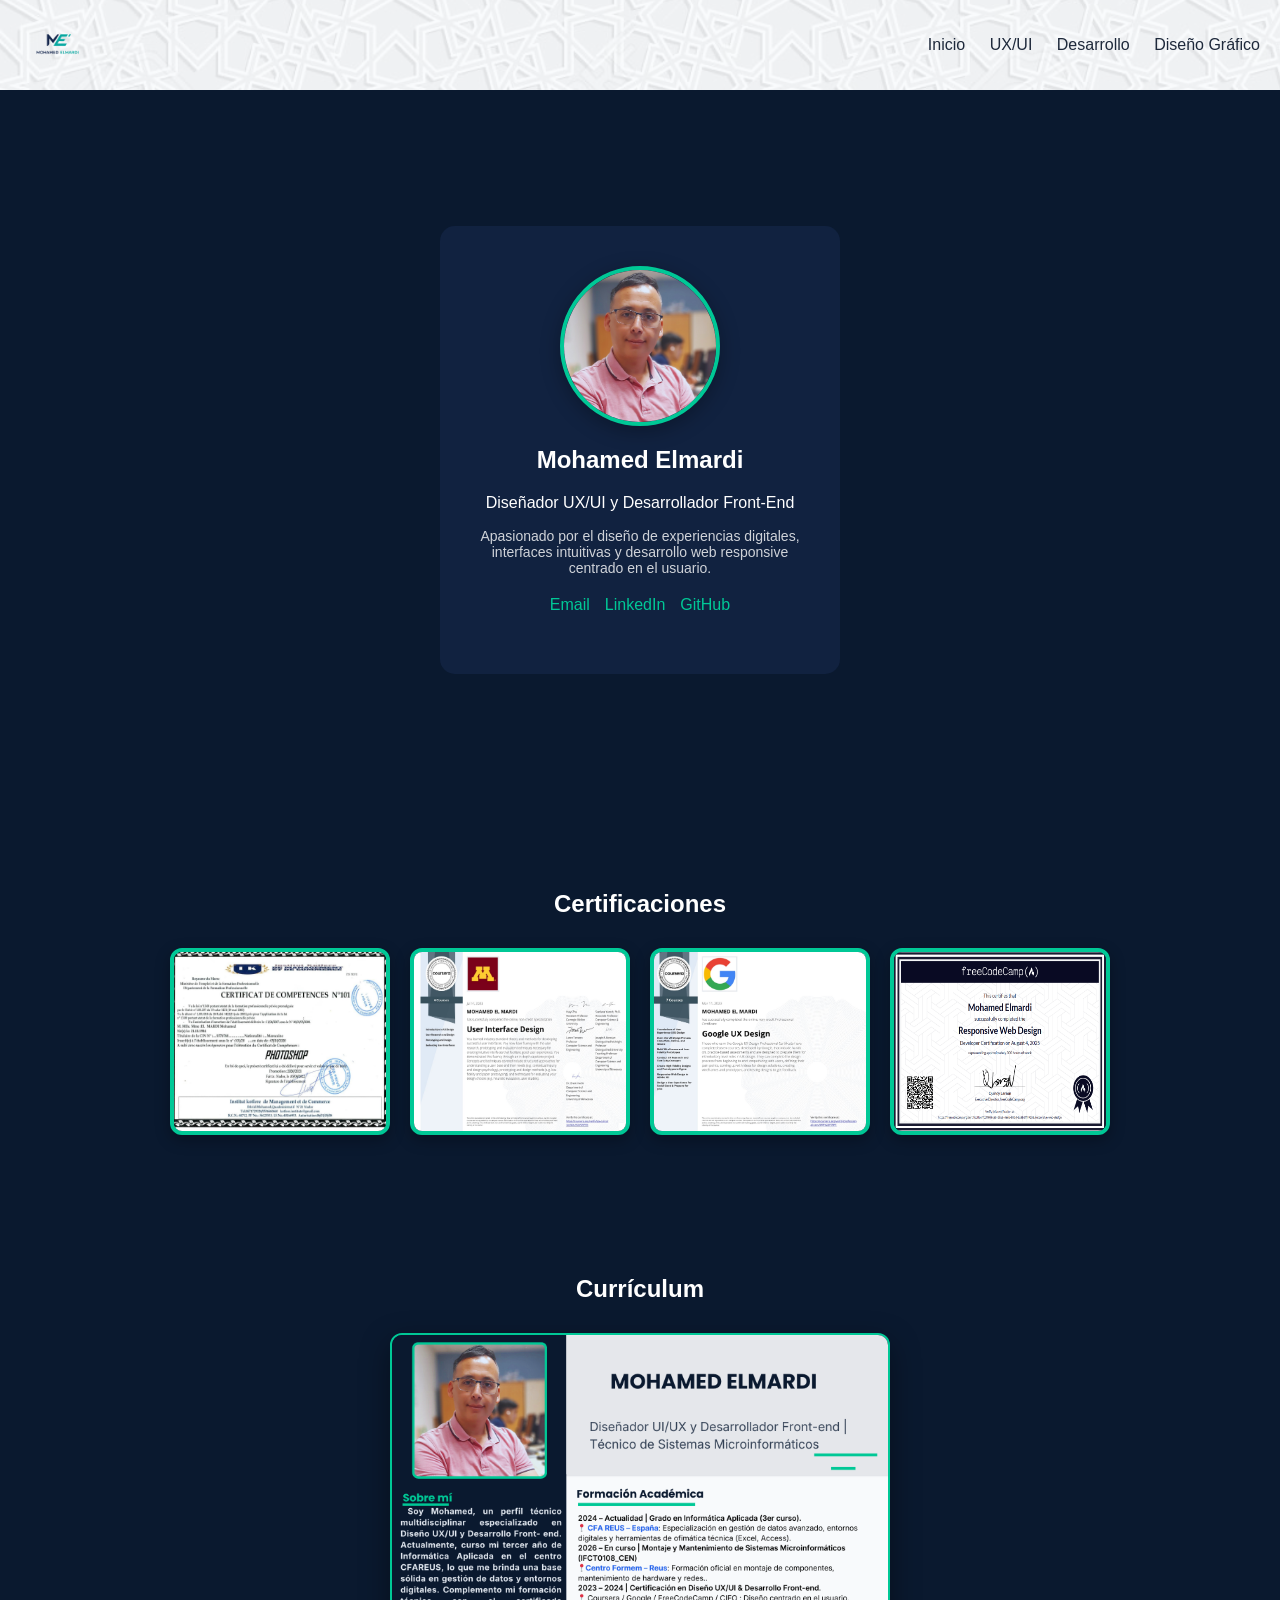
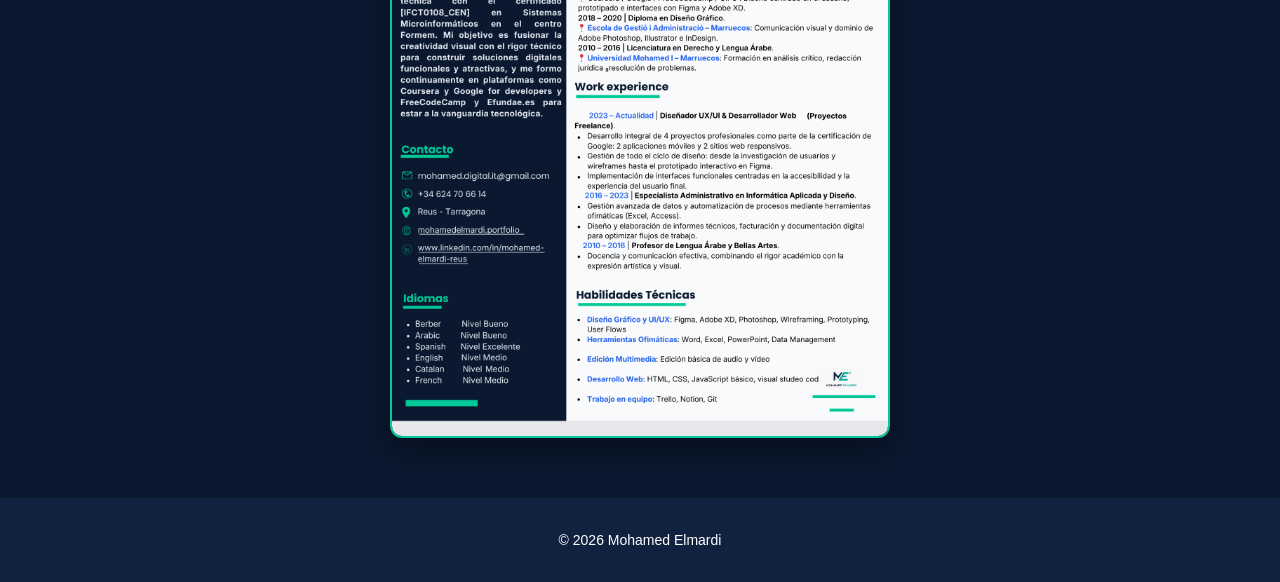
==== contact.html @ 23d93c25 "Add files via upload" ====
<!DOCTYPE html>
<html lang="es">
<head>
  <meta charset="UTF-8">
  <title>Contacto</title>
  <link rel="stylesheet" href="style.css">
</head>
<body>

<header class="navbar">
  <img src="image/Logo-moderno.png" alt="logo" width="75">
  <nav>
  <a href="index.html">Inicio</a>
  <a href="ux-ui.html">UX/UI</a>
  <a href="dev.html">Desarrollo</a>
  <a href="graphic.html">Diseño Gráfico</a>
</nav>
</header>

<section class="contact-page">

  <div class="contact-card">

    <img src="image/elmardi-pro.jpg" alt="Foto de Mohamed Elmardi">

    <h2>Mohamed Elmardi</h2>
    <p>Diseñador UX/UI y Desarrollador Front-End</p>

    <p class="contact-desc">
      Apasionado por el diseño de experiencias digitales,
      interfaces intuitivas y desarrollo web responsive
      centrado en el usuario.
    </p>

    <div class="contact-links">
      <a href="mailto:mohamed.digital.it@email.com">Email</a>
      <a href="https://www.linkedin.com/in/mohamed-elmardi-reus" target="_blank">LinkedIn</a>
      <a href="https://github.com/designmeddevlop" target="_blank">GitHub</a>
    </div>

  </div>

</section>

<section class="certifications">

  <h2>Certificaciones</h2>

  <div class="cert-grid">

    <img src="image/grafic-de-3.jpg"
         alt="Certificado UX"
         class="cert-img">

    <img src="image/ui-de-2.jpg"
         alt="Certificado UI"
         class="cert-img">

    <img src="image/ux-de-1.jpg"
         alt="Responsive Web Design"
         class="cert-img">

    <img src="image/cartafica-html.png"
         alt="Responsive Web Design"
         class="cert-img">     

  </div>

</section>

<section class="cv-preview">

  <h2>Currículum</h2>

  <img
    src="image/cv-elmardi.png"
    alt="CV Mohamed Elmardi"
    class="cert-img"
  >

</section>

<footer class="footer">
  <p>© 2026 Mohamed Elmardi</p>
</footer>

<script>

const modal = document.createElement("div");
modal.classList.add("image-modal");

modal.innerHTML = `
  <span class="close-modal">&times;</span>
  <img class="modal-content">
`;

document.body.appendChild(modal);

const modalImg = modal.querySelector(".modal-content");
const closeBtn = modal.querySelector(".close-modal");

const images = document.querySelectorAll(".cert-img");

images.forEach(img => {

  img.addEventListener("click", () => {

    modal.style.display = "block";

    modalImg.src = img.src;

  });

});

closeBtn.addEventListener("click", () => {
  modal.style.display = "none";
});

modal.addEventListener("click", (e) => {
  if(e.target === modal){
    modal.style.display = "none";
  }
});

</script>
</body>
</html>
---- style.css ----
/* =========================
   🌍 GLOBAL
========================= */

* {
  box-sizing: border-box;
}

html {
  scroll-behavior: smooth;
}

body {
  margin: 0;
  font-family: 'Inter', sans-serif;
  background: #0A192F;
  color: white;
}

img {
  max-width: 100%;
  display: block;
}

/* =========================
   🔝 NAVBAR
========================= */

.navbar {
  display: flex;
  justify-content: space-between;
  align-items: center;
  padding: 20px;
  background: #F8FAFC;
  background: url(image/nav-bar.png);
  position: sticky;
  top: 0;
  z-index: 1000;
  width: 100%;
}

.navbar a {
  margin-left: 20px;
  text-decoration: none;
  color: #1E293B;
  font-weight: 500;
}

.navbar a:hover {
  color: #00C896;
}

/* =========================
   🚀 HERO
========================= */

.hero {
  padding: 100px 20px;
  text-align: center;
  min-height: 60vh;
  display: flex;
  justify-content: center;
  align-items: center;
  flex-direction: column;
}

.hero-text {
  max-width: 700px;
}
.hero h1 {
  font-size: 40px;
  text-shadow: 0 0 10px rgba(0,200,150,0.3);
}

.hero p {
  opacity: 0.8;
  margin-bottom: 20px;
}

/* =========================
   💼 HERO PAGES
========================= */

.page-hero,
.project-hero {
  background: linear-gradient(135deg, #0A192F, #112240);
  text-align: center;
}

.page-hero {
  padding: 80px 20px;
}

.project-hero {
  padding: 120px 20px;
}

.page-hero h1,
.project-hero h1 {
  font-size: 42px;
  margin-bottom: 10px;
}

.page-hero p,
.project-hero p {
  opacity: 0.8;
}

.portfolio-quote{
  text-align:center;
  padding: 40px 20px;
  max-width: 800px;
  margin: auto;
}

.portfolio-quote p{
  font-size: 20px;
  line-height: 1.8;
  color:#CBD5E1;
  font-style: italic;
}

.page-quote{
  text-align:center;
  padding: 20px;
}

.page-quote p{
  color:#94A3B8;
  font-style: italic;
  font-size: 18px;
}

/* =========================
   📦 SECTIONS
========================= */

.section {
  padding: 60px 20px;
  background: #F8FAFC;
  color: #1E293B;
}

.section:nth-child(even) {
  background: #ffffff;
}

.section h2 {
  margin-bottom: 10px;
}

.section p {
  line-height: 1.6;
}

.section-title {
  text-align: center;
  margin-bottom: 50px;
  font-size: 28px;
}

/* =========================
   🧩 LAYOUT
========================= */

.two-columns {
  display: flex;
  gap: 40px;
}

.two-columns div {
  flex: 1;
}

/* =========================
   🧱 SERVICES
========================= */

.services {
  display: flex;
  justify-content: space-around;
  padding: 50px;
  background: #F8FAFC;
  color: #1E293B;
}

.services a {
  text-decoration: none;
  color: inherit;
}

/* =========================
   🪪 CARD
========================= */

.card {
  background: white;
  padding: 30px;
  border-radius: 10px;
  box-shadow: 0 5px 15px rgba(0,0,0,0.1);
  transition: 0.5s ease;
  opacity: 0;
  transform: translateY(40px);
  cursor: pointer;
}

.card:hover {
  transform: translateY(-10px);
}

.show {
  opacity: 1;
  transform: translateY(0);
}

/* =========================
   🖼 IMAGE MODAL
========================= */

.image-modal {
  display: none;
  position: fixed;
  z-index: 2000;
  padding-top: 50px;
  left: 0;
  top: 0;
  width: 100%;
  height: 100%;
  background: rgba(0,0,0,0.9);
}

.modal-content {
  display: block;
  margin: auto;
  max-width: 90%;
  max-height: 85vh;
  border-radius: 10px;
}

.close-modal {
  position: absolute;
  top: 20px;
  right: 35px;
  color: white;
  font-size: 40px;
  cursor: pointer;
}

.modal-content {
  animation: zoom 0.3s ease;
}

@keyframes zoom {

  from {
    transform: scale(0.7);
  }

  to {
    transform: scale(1);
  }

}

/* =========================
   📁 PROJECTS
========================= */

.projects {
  padding: 80px 20px;
}

.grid {
  display: grid;
  grid-template-columns: repeat(auto-fit, minmax(250px, 1fr));
  gap: 20px;
}

.project {
  background: #112240;
  border-radius: 12px;
  overflow: hidden;
  box-shadow: 0 10px 25px rgba(0,0,0,0.2);
  transition: 0.3s ease;
  text-decoration: none;
  color: inherit;
}

.project:hover {
  transform: translateY(-6px);
  border: 1px solid #00C896;
}

.project img {
  width: 100%;
  height: 260px;
  object-fit: cover;
  transition: 0.4s ease;
}

.project:hover img {
  transform: scale(1.05);
}

.project-content {
  padding: 20px;
}

.project-content h3 {
  margin-bottom: 10px;
}

.project-content p {
  font-size: 14px;
  opacity: 0.8;
}

/* ===== project meta ===== */

.project-meta {
  margin: 30px auto;
  display: flex;
  justify-content: center;
  gap: 15px;
  flex-wrap: wrap;
  font-size: 14px;
}

.project-meta span {
  background: rgba(255,255,255,0.08);
  padding: 8px 14px;
  border-radius: 8px;
}

.final-design {
  width: 80%;
  max-width: 700px;
  margin: 30px auto 0;
  border-radius: 15px;
  display: block;
  box-shadow: 0 10px 30px rgba(0,0,0,0.3);
}

/* =========================
   🔘 BUTTONS
========================= */

button {
  background: #2563EB;
  border: none;
  padding: 10px 20px;
  color: white;
  cursor: pointer;
  border-radius: 6px;
  font-weight: 500;
  transition: 0.3s ease;
}

button:hover {
  background: #00C896;
  transform: scale(1.05);
}

.project-link {
  display: inline-block;
  margin-top: 10px;
  color: #00C896;
  font-weight: 500;
  transition: 0.3s;
}

.project:hover .project-link {
  letter-spacing: 0.5px;
}

.project-buttons {
  display: flex;
  gap: 10px;
  margin-top: 15px;
}

.project-buttons a {
  background: #2563EB;
  color: white;
  text-decoration: none;
  padding: 8px 14px;
  border-radius: 6px;
  font-size: 14px;
  transition: 0.3s;
}

.project-buttons a:hover {
  background: #00C896;
}

/* =========================
   📸 IMAGE GRID
========================= */

.image-grid {
  display: flex;
  gap: 20px;
  flex-wrap: wrap;
}

.image-grid img {
  max-width: 300px;
  border-radius: 10px;
  transition: 0.3s;
  cursor: pointer;
}

.image-grid img:hover{
  transform: scale(1.03);
}

/* =========================
   👤 PERSONA
========================= */

.persona {
  text-align: center;
}

.persona img {
  width: 200px;
  height: 200px;
  border-radius: 10px;
  margin-bottom: 10px;
}

/* =========================
   📢 CTA
========================= */

.cta {
  text-align: center;
  padding: 80px 20px;
  background: #0A192F;
}

.cta p {
  opacity: 0.8;
}

/* =========================
   🔙 BACK
========================= */

.back-btn {
  display: inline-block;
  margin: 20px;
  color: #00C896;
  text-decoration: none;
}

/* =========================
   📞 CONTACT
========================= */

.contact {
  text-align: center;
  padding: 50px;
  background: #F8FAFC;
  color: #1E293B;
}

.contact-page {
  display: flex;
  justify-content: center;
  align-items: center;
  height: 80vh;
}

.contact-card {
  background: #112240;
  padding: 40px;
  border-radius: 15px;
  text-align: center;
  max-width: 400px;
}

.contact-card img {
  width: 160px;
  height: 160px;
  border-radius: 50%;
  margin: 0 auto 20px;
  object-fit: cover;
  border: 4px solid #00c896;
  box-shadow: 0 5px 20px rgba(0,0,0,0.3);
}

.contact-links {
  display: flex;
  justify-content: center;
  gap: 15px;
  margin-bottom: 20px;
}

.contact-links a {
  text-decoration: none;
  color: #00C896;
}

.contact-links a:hover {
  text-decoration: underline;
}

/* =========================
   📄 CV PREVIEW
========================= */

.cv-preview {
  padding: 60px 20px;
  text-align: center;
}

.cv-preview h2 {
  margin-bottom: 30px;
}

.cv-preview img {
  width: 100%;
  max-width: 500px;
  height: auto;
  margin: auto;
  border-radius: 12px;
  border: 2PX solid #00C896;
  box-shadow: 0 10px 30px rgba(0,0,0,0.4);
  transition: 0.3s;
}

.cv-preview img:hover {
  transform: scale(1.02);
}

.cv-buttons {
  display: flex;
  justify-content: center;
  gap: 15px;
  margin-top: 20px;
  flex-wrap: wrap;
}

.secondary-btn {
  background: #00C896;
}

/* =========================
   📦 FOOTER
========================= */

.footer {
  text-align: center;
  padding: 20px;
  background: #112240;
  font-size: 14px;
}

.section-subtitle{
  margin: 50px 0 20px;
  font-size: 24px;
  text-align: center;
  color: #00C896;
}

/* =========================
   🏆 CERTIFICATIONS
========================= */

.certifications {
  padding: 60px 20px;
  text-align: center;
}

.certifications h2 {
  margin-bottom: 30px;
}

.cert-grid {
  display: flex;
  justify-content: center;
  gap: 20px;
  flex-wrap: wrap;
}

.cert-img {
  width: 220px;
  border-radius: 12px;
  border: 4px solid #00C896;
  cursor: pointer;
  transition: 0.3s;
  box-shadow: 0 5px 15px rgba(0,0,0,0.3);
}

.cert-img:hover {
  transform: scale(1.05);
}


/* =========================
   📱 RESPONSIVE
========================= */

@media (max-width: 768px) {

  .services {
    flex-direction: column;
    gap: 20px;
    padding: 20px;
  }

  .grid {
    grid-template-columns: 1fr;
  }

  .navbar {
    flex-direction: column;
    align-items: center;
  }

  .two-columns {
    flex-direction: column;
  }

  .hero h1 {
    font-size: 28px;
  }
}

.contact-desc {
  font-size: 14px;
  opacity: 0.8;
  margin-bottom: 20px;
}
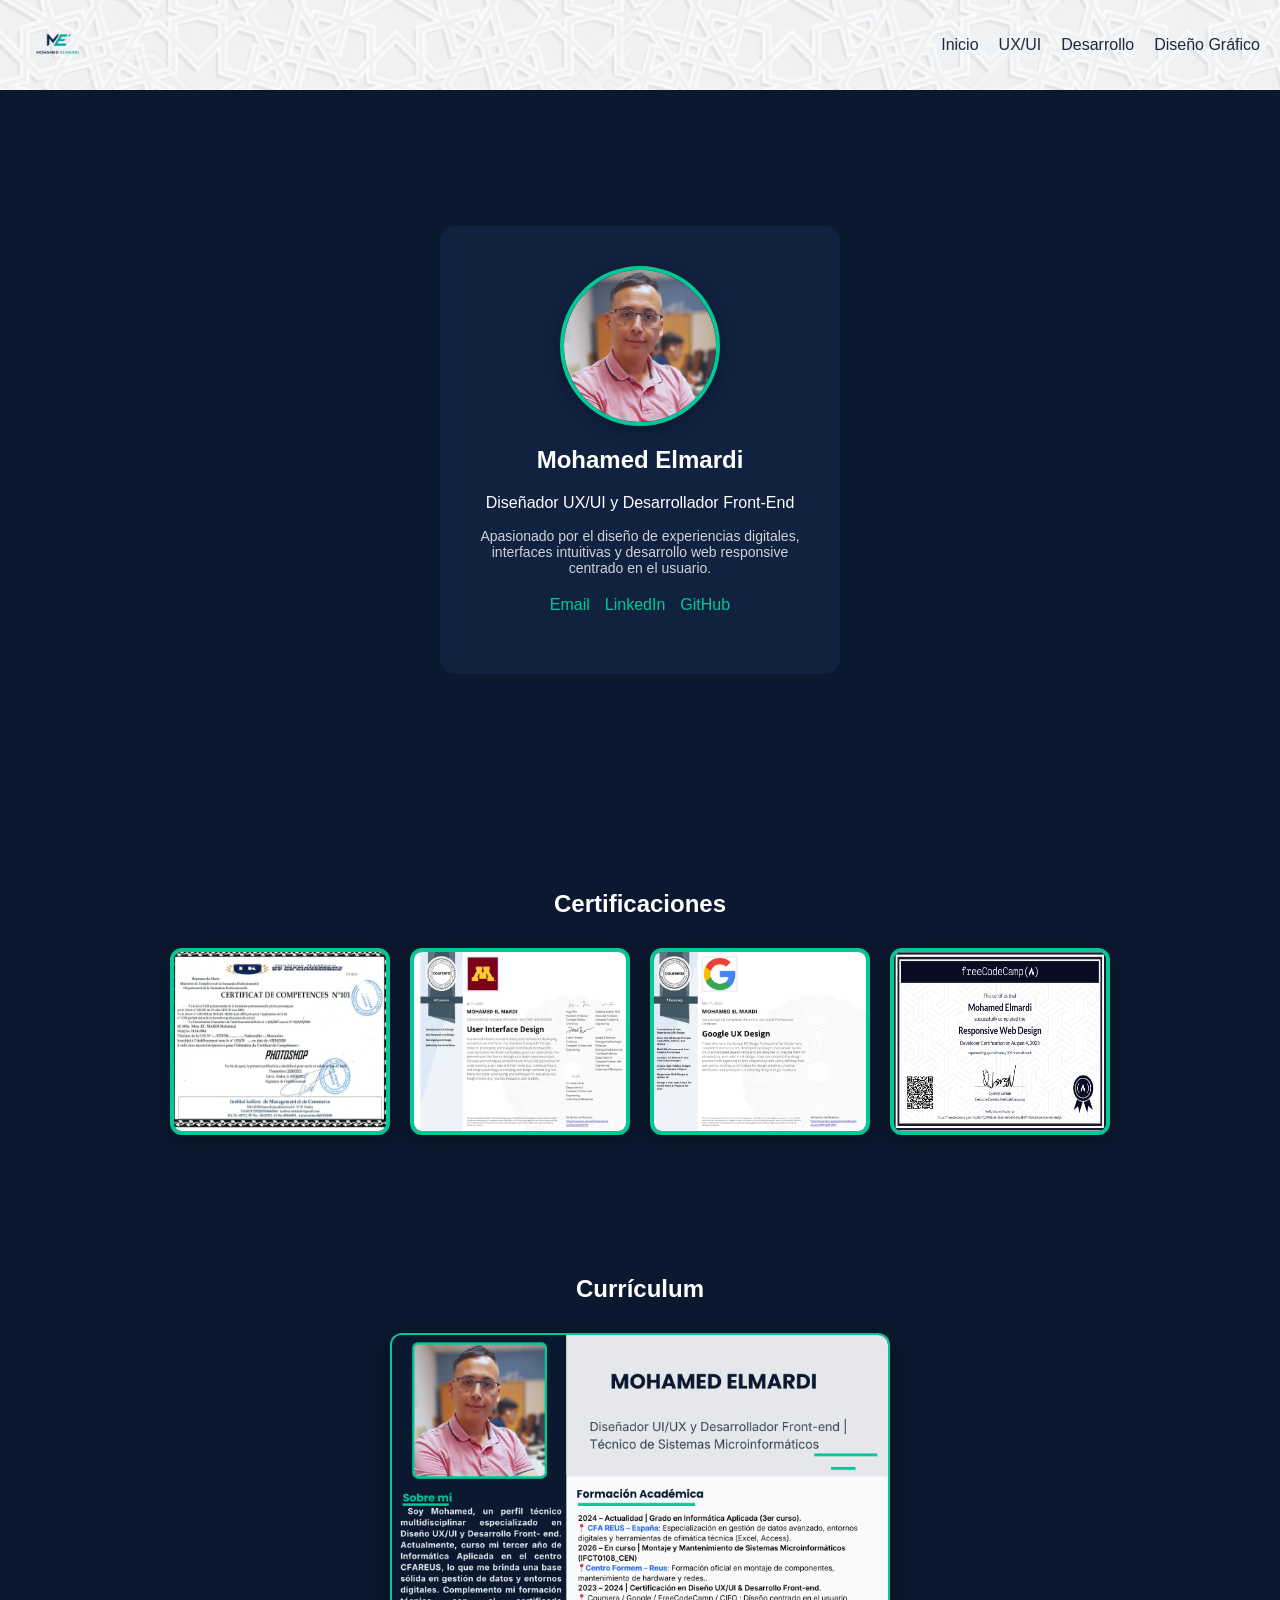
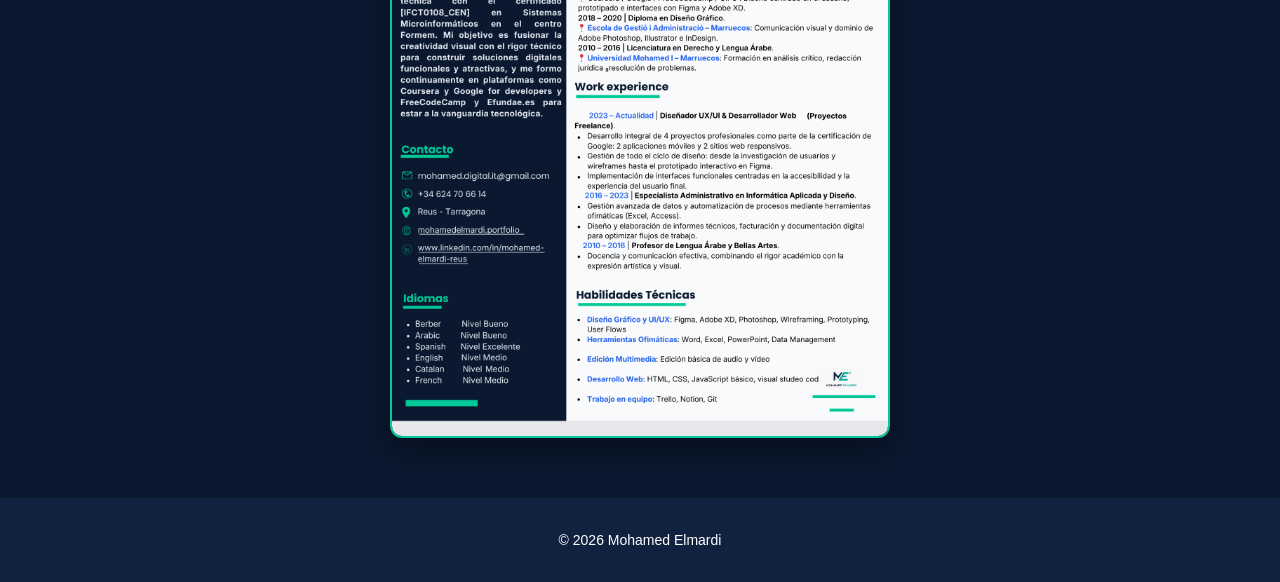
==== commit 962246f0: "Update contact.html" ====
--- a/contact.html
+++ b/contact.html
@@ -2,6 +2,7 @@
 <html lang="es">
 <head>
   <meta charset="UTF-8">
+  <meta name="viewport" content="width=device-width, initial-scale=1.0">
   <title>Contacto</title>
   <link rel="stylesheet" href="style.css">
 </head>
@@ -9,6 +10,9 @@
 
 <header class="navbar">
   <img src="image/Logo-moderno.png" alt="logo" width="75">
+
+  <div class="menu-toggle">☰</div>
+
   <nav>
   <a href="index.html">Inicio</a>
   <a href="ux-ui.html">UX/UI</a>
@@ -85,44 +89,26 @@
 </footer>
 
 <script>
+const elements = document.querySelectorAll(".card");
 
-const modal = document.createElement("div");
-modal.classList.add("image-modal");
-
-modal.innerHTML = `
-  <span class="close-modal">&times;</span>
-  <img class="modal-content">
-`;
-
-document.body.appendChild(modal);
-
-const modalImg = modal.querySelector(".modal-content");
-const closeBtn = modal.querySelector(".close-modal");
-
-const images = document.querySelectorAll(".cert-img");
-
-images.forEach(img => {
-
-  img.addEventListener("click", () => {
-
-    modal.style.display = "block";
-
-    modalImg.src = img.src;
-
+const observer = new IntersectionObserver(entries => {
+  entries.forEach(entry => {
+    if(entry.isIntersecting){
+      entry.target.classList.add("show");
+    }
   });
-
 });
 
-closeBtn.addEventListener("click", () => {
-  modal.style.display = "none";
+elements.forEach(el => observer.observe(el));
+
+// ===== mobile menu =====
+
+const menuToggle = document.querySelector(".menu-toggle");
+const nav = document.querySelector(".navbar nav");
+
+menuToggle.addEventListener("click", () => {
+  nav.classList.toggle("active");
 });
-
-modal.addEventListener("click", (e) => {
-  if(e.target === modal){
-    modal.style.display = "none";
-  }
-});
-
 </script>
 </body>
-</html>+</html>
--- a/style.css
+++ b/style.css
@@ -15,6 +15,12 @@
   font-family: 'Inter', sans-serif;
   background: #0A192F;
   color: white;
+  display: flex;
+  flex-direction: column;
+  min-height: 100vh;
+}
+main {
+  flex: 1;
 }
 
 img {
@@ -37,6 +43,7 @@
   top: 0;
   z-index: 1000;
   width: 100%;
+  position: relative;
 }
 
 .navbar a {
@@ -46,18 +53,28 @@
   font-weight: 500;
 }
 
+.navbar nav {
+  display: flex;
+  align-items: center;
+}
 .navbar a:hover {
   color: #00C896;
 }
 
+.menu-toggle {
+  display: none;
+  font-size: 28px;
+  cursor: pointer;
+  color: #1E293B;
+}
 /* =========================
    🚀 HERO
 ========================= */
 
 .hero {
-  padding: 100px 20px;
-  text-align: center;
-  min-height: 60vh;
+  padding: 70px 20px;
+  text-align: center;
+  min-height: auto;
   display: flex;
   justify-content: center;
   align-items: center;
@@ -108,7 +125,7 @@
 
 .portfolio-quote{
   text-align:center;
-  padding: 40px 20px;
+  padding: 40px 20px 60px;
   max-width: 800px;
   margin: auto;
 }
@@ -136,7 +153,7 @@
 ========================= */
 
 .section {
-  padding: 60px 20px;
+  padding: 40px 20px;
   background: #F8FAFC;
   color: #1E293B;
 }
@@ -179,9 +196,11 @@
 .services {
   display: flex;
   justify-content: space-around;
-  padding: 50px;
+  padding: 70px 20px;
   background: #F8FAFC;
   color: #1E293B;
+  box-shadow: 0 5px 20px rgba(0,0,0,0.3);
+
 }
 
 .services a {
@@ -435,7 +454,7 @@
 
 .cta {
   text-align: center;
-  padding: 80px 20px;
+  padding: 100px 20px;
   background: #0A192F;
 }
 
@@ -461,7 +480,9 @@
 .contact {
   text-align: center;
   padding: 50px;
-  background: #F8FAFC;
+  
+  background: url(image/nav-bar.png);
+  
   color: #1E293B;
 }
 
@@ -553,6 +574,7 @@
 .footer {
   text-align: center;
   padding: 20px;
+  margin-top: auto;
   background: #112240;
   font-size: 14px;
 }
@@ -615,17 +637,67 @@
   }
 
   .navbar {
-    flex-direction: column;
-    align-items: center;
+  display: flex;
+  justify-content: space-between;
+  align-items: center;
+  padding: 15px 20px;
+  
+}
+
+.navbar img { 
+  width: 55px; 
+}
+
+  .navbar nav {
+  display: none; 
+  position: absolute; 
+  top: 70px; 
+  right: 20px; 
+  background: white; 
+  padding: 15px; 
+  border-radius: 10px; 
+  flex-direction: column; 
+  gap: 12px; 
+  box-shadow: 0 5px 20px rgba(0,0,0,0.2);
+}
+.navbar nav.active {
+  display: flex;
+}
+  .navbar a {
+    margin-left: 0;
+    font-size: 14px;
   }
+  
+  .menu-toggle {
+  display: block; 
+  font-size: 28px; 
+  cursor: pointer;
+}
+
 
   .two-columns {
     flex-direction: column;
   }
+  
+  .hero {
+  padding: 30px 20px;
+}
 
   .hero h1 {
-    font-size: 28px;
+    font-size: 30px;
   }
+.hero p {
+  font-size: 14px;
+}  
+
+.services {
+  padding: 25px 15px;
+}
+
+.portfolio-quote p {
+  font-size: 16px;
+  line-height: 1.6;
+}
 }
 
 .contact-desc {
